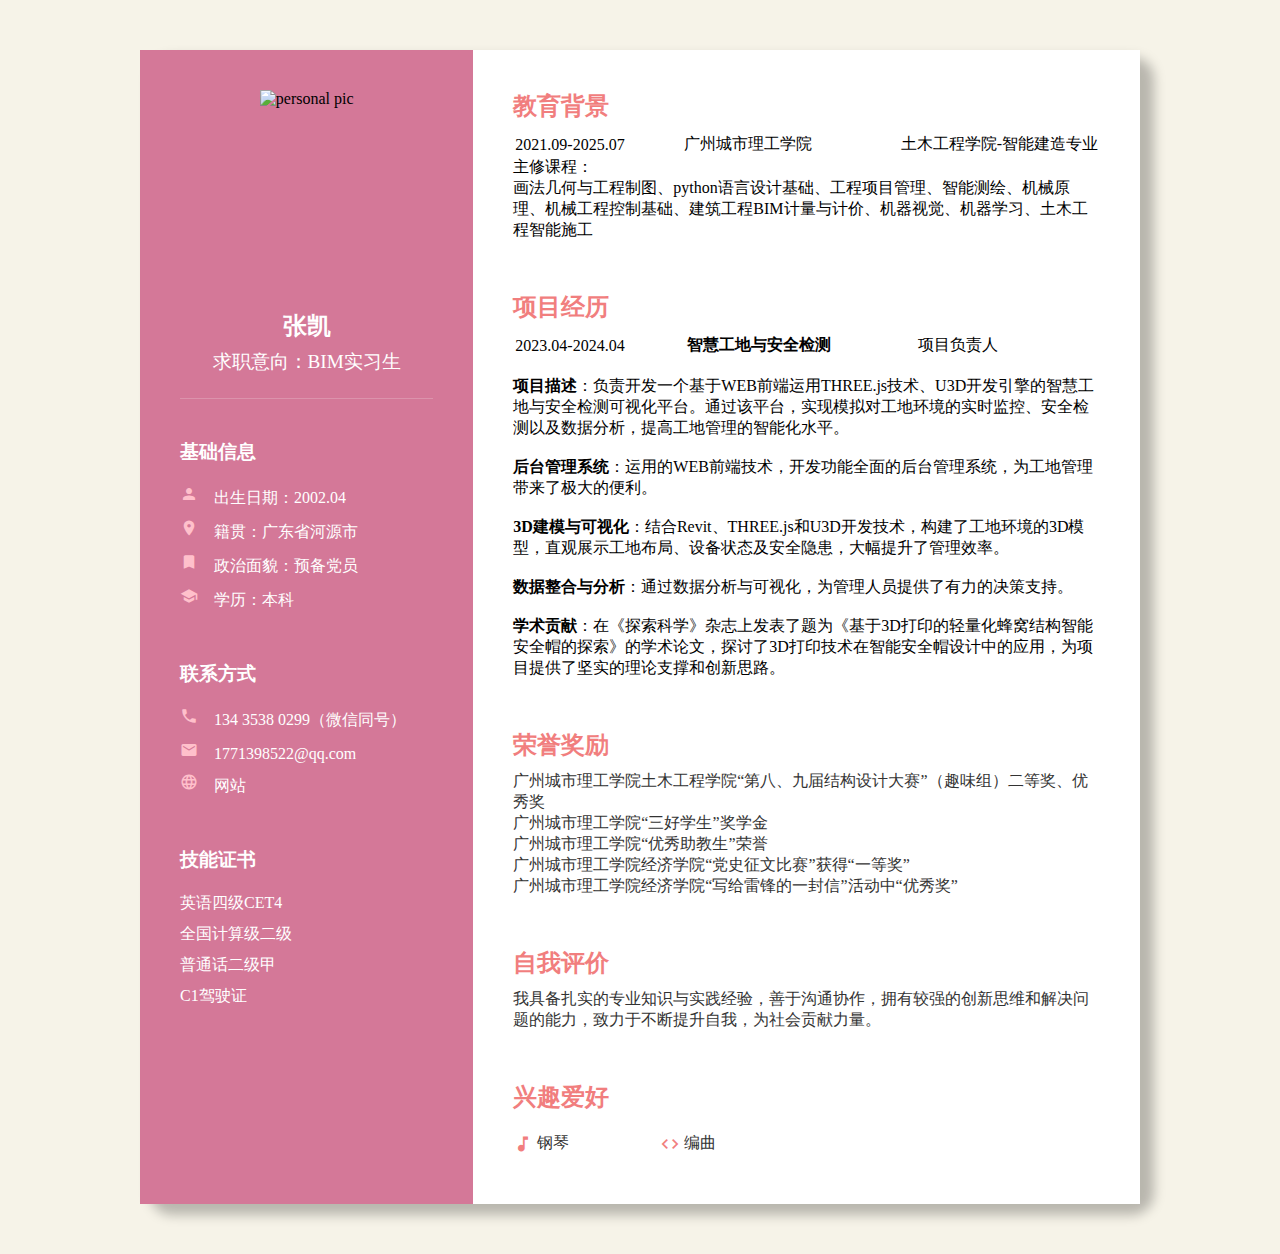
==== resume.html @ f60444f1 "Add files via upload" ====
<!DOCTYPE html>
<html lang="en">

<head>
    <meta charset="UTF-8">
    <meta http-equiv="X-UA-Compatible" content="IE=edge">
    <meta name="viewport" content="width=device-width, initial-scale=1.0">
    <link href="https://fonts.googleapis.com/icon?family=Material+Icons" rel="stylesheet">
    <link rel="stylesheet" href="style.css">
    <link rel="icon" href="aai.png" type="image/png" sizes="32x32">




    <title>张凯简历</title>
</head>


<body>
    <div class="container">
        <div class="leftSide">
            <div class="profile">
                <img src="zhaopian/zk.jpg" alt="personal pic">
                <h2>张凯<br><span>求职意向：BIM实习生</span></h2>
            </div>
            <div class="contactInfo">
                <h3 class="title">基础信息</h3>
                <ul>
                    <li>
                        <span class="material-icons">
                            person
                        </span>
                        <span class="text">出生日期：2002.04</span>
                    </li>


                    <li>
                        <span class="material-icons">
                            location_on
                        </span>
                        <span class="text">籍贯：广东省河源市</span>
                    </li>
                    <li>
                        <span class="material-icons">
                            bookmark
                        </span>
                        <span class="text">政治面貌：预备党员</span>
                    </li>
                    <li>
                        <span class="material-icons">
                            school
                        </span>
                        <span class="text">学历：本科</span>
                    </li>

                </ul>
            </div>
            <div class="contactInfo">
                <h3 class="title">联系方式</h3>
                <ul>
                    <li>
                        <span class="material-icons">
                            call
                        </span>
                        <span class="text">134 3538 0299（微信同号）</span>
                    </li>
                    <li>
                        <span class="material-icons">
                            email
                        </span>
                        <span class="text">1771398522@qq.com</span>
                    </li>
                    <li>
                        <span class="material-icons">
                            language
                        </span>
                        <a href="https://hetnb.github.io/" target="_blank"><span class="text">网站</span></a>
                    </li>

                </ul>
            </div>


            <div class="contactInfo language">
                <h3 class="title">技能证书</h3>
                <ul>
                    <li> <span class="text">英语四级CET4</span> </li>
                    <li> <span class="text">全国计算级二级</span> </li>
                    <li> <span class="text">普通话二级甲</span> </li>
                    <li> <span class="text">C1驾驶证</span> </li>
                </ul>

            </div>

        </div>

        <div class="rightSide">
            <div class="about">
                <h2 class="title2">教育背景</h2>
                <p>
                <table width="100%">
                    <tr>
                        <td align="left">2021.09-2025.07</td>
                        <td align="center">广州城市理工学院</td>
                        <td align="right">土木工程学院-智能建造专业</td>
                    </tr>
                </table>
                主修课程：<br>
                画法几何与工程制图、python语言设计基础、工程项目管理、智能测绘、机械原理、机械工程控制基础、建筑工程BIM计量与计价、机器视觉、机器学习、土木工程智能施工
                </p>
            </div>


            <div class="about">
                <h2 class="title2">项目经历</h2>
                <p>
                <table width="100%">
                    <tr>
                        <td align="left">2023.04-2024.04 </td>
                        <td align="center"><b>智慧工地与安全检测 </b></td>
                        <td align="right" style="padding-right: 100px;">项目负责人</td>
                    </tr>
                </table><br>
                <b>项目描述</b>：负责开发一个基于WEB前端运用THREE.js技术、U3D开发引擎的智慧工地与安全检测可视化平台。通过该平台，实现模拟对工地环境的实时监控、安全检测以及数据分析，提高工地管理的智能化水平。<br><br>
                <b>后台管理系统</b>：运用的WEB前端技术，开发功能全面的后台管理系统，为工地管理带来了极大的便利。<br><br>
                <b>3D建模与可视化</b>：结合Revit、THREE.js和U3D开发技术，构建了工地环境的3D模型，直观展示工地布局、设备状态及安全隐患，大幅提升了管理效率。<br><br>
                <b>数据整合与分析</b>：通过数据分析与可视化，为管理人员提供了有力的决策支持。<br><br>
                <b>学术贡献</b>：在《探索科学》杂志上发表了题为《基于3D打印的轻量化蜂窝结构智能安全帽的探索》的学术论文，探讨了3D打印技术在智能安全帽设计中的应用，为项目提供了坚实的理论支撑和创新思路。</p>
            </div>

            <div class="about">
                <h2 class="title2">荣誉奖励</h2>
                <p>
                    广州城市理工学院土木工程学院“第八、九届结构设计大赛”（趣味组）二等奖、优秀奖<br>
                    广州城市理工学院“三好学生”奖学金<br>
                    广州城市理工学院“优秀助教生”荣誉<br>
                    广州城市理工学院经济学院“党史征文比赛”获得“一等奖”<br>
                    广州城市理工学院经济学院“写给雷锋的一封信”活动中“优秀奖”<br>
                </p>
            </div>
            <div class="about">
                <h2 class="title2">自我评价</h2>
                <p>
                    我具备扎实的专业知识与实践经验，善于沟通协作，拥有较强的创新思维和解决问题的能力，致力于不断提升自我，为社会贡献力量。
                </p>
            </div>
            <div class="about interest">
                <h2 class="title2">兴趣爱好</h2>
                <ul>
                    <li>
                        <span class="material-icons" style="vertical-align:-6px;">
                            music_note

                        </span>
                        钢琴
                    </li>
                    <li>
                        <span class="material-icons" style="vertical-align:-6px;">
                            code
                        </span>
                        编曲
                    </li>

                </ul>

            </div>





        </div>
    </div>
</body>

</html>
---- style.css ----
* {
    margin: 0;
    padding: 0;
    box-sizing: border-box;

}

body {
    background-color: rgb(246, 243, 232);
    display: flex;
    justify-content: center;
    align-items: center;
    min-height: 100vh;
    box-shadow: 0 35px 55px rgba(0, 0, 0, 0.1);
}

.container {
    position: relative;
    width: 100%;
    max-width: 1000px;
    min-height: 1000px;
    background-color: #fff;
    margin: 50px;
    display: grid;
    grid-template-columns: 1fr 2fr;
    border-radius: 20px;
    box-shadow: 12px 9px 12.1px 2px rgb(0 0 0 / 25%);

}

.container .leftSide {
    position: relative;
    background-color: rgb(212, 120, 152);
    padding: 40px;
}

.profile {
    position: relative;
    display: flex;
    flex-direction: column;
    align-items: center;
    padding-bottom: 20px;
    border-bottom: 1px solid rgba(255, 255, 255, 0.2);
}

.profile img {
    height: 200px;
}

.profile h2 {
    color: #fff;
    font-size: 1.5em;
    margin-top: 20px;
    text-transform: uppercase;
    text-align: center;
    font-weight: 600;
    line-height: 1.4em;
}

.profile h2 span {
    font-size: 0.8em;
    font-weight: 300;
}

.contactInfo {
    padding-top: 40px;
}

.contactInfo .title {
    color: #fff;
    margin-bottom: 20px;
}

.contactInfo ul {
    position: relative;
}

.contactInfo ul li {
    position: relative;
    list-style: none;
    margin: 10px 0;

}

.contactInfo ul li .material-icons {
    display: inline-block;
    width: 30px;
    font-size: 18px;
    color: pink;
}

.contactInfo ul li .text {
    color: #fff;
}

.contactInfo ul li a {
    text-decoration: none;
    cursor: pointer;
}

.contactInfo.education li {
    margin-bottom: 15px;
}

.contactInfo.education h5 {
    color: pink;
}

.contactInfo.education h4 {
    color: white;
}

.contactInfo.language .percent {
    position: relative;
    width: 100%;
    height: 6px;
    background-color: pink;
    display: block;
    margin-top: 5px;
}

.contactInfo.language .percent div {
    position: absolute;
    top: 0;
    left: 0;
    height: 100%;
    background-color: coral;
}


.container .rightSide {
    position: relative;
    background-color: white;
    padding: 40px;
}

.about {
    margin-bottom: 50px;
}

.about:last-child {
    margin-bottom: 0;
}

.title2 {
    color: rgb(241, 126, 126);
    margin-bottom: 10px;
}

p {
    color: #333;
}

.about .box {
    display: flex;
    margin: 20px 0;
}

.about .box .year-company {
    min-width: 150px;
}

.about .box .year-company h5 {
    color: darkgray;
}

.about .box .text h4 {
    color: rgb(241, 126, 126);
    font-size: 16px;
}

.skills .box {
    position: relative;
    width: 100%;
    display: grid;
    grid-template-columns: 150px 1fr;
    justify-content: center;
    align-items: center;
}

.skills .box h4 {
    color: darkgrey;
}

.skills .box .percent {
    position: relative;
    width: 100%;
    height: 10px;
    background-color: pink;
}

.skills .box .percent div {
    position: absolute;
    top: 0;
    left: 0;
    height: 100%;
    background-color: coral;
}

.interest ul {
    display: grid;
    grid-template-columns: repeat(4, 1fr);
}

.interest ul li {
    list-style: none;
    color: #333;
    margin: 10px 0;

}

.interest ul li .material-icons {
    color: rgb(241, 126, 126);
    font-size: 20px;
}


@media (max-width:1000px) {
    .container {
        margin: 10px;
        grid-template-columns: repeat(1, 1fr);
    }

    .interest ul {
        grid-template-columns: repeat(2, 1fr);
    }

}

@media (max-width:600px) {
    .about .box {
        flex-direction: column;

    }

    .about .box .year-company {
        margin-bottom: 5px;
    }

    .skills .box {
        grid-template-columns: repeat(1, 1fr);
    }

    .interest ul {
        grid-template-columns: repeat(1, 1fr);
    }
}
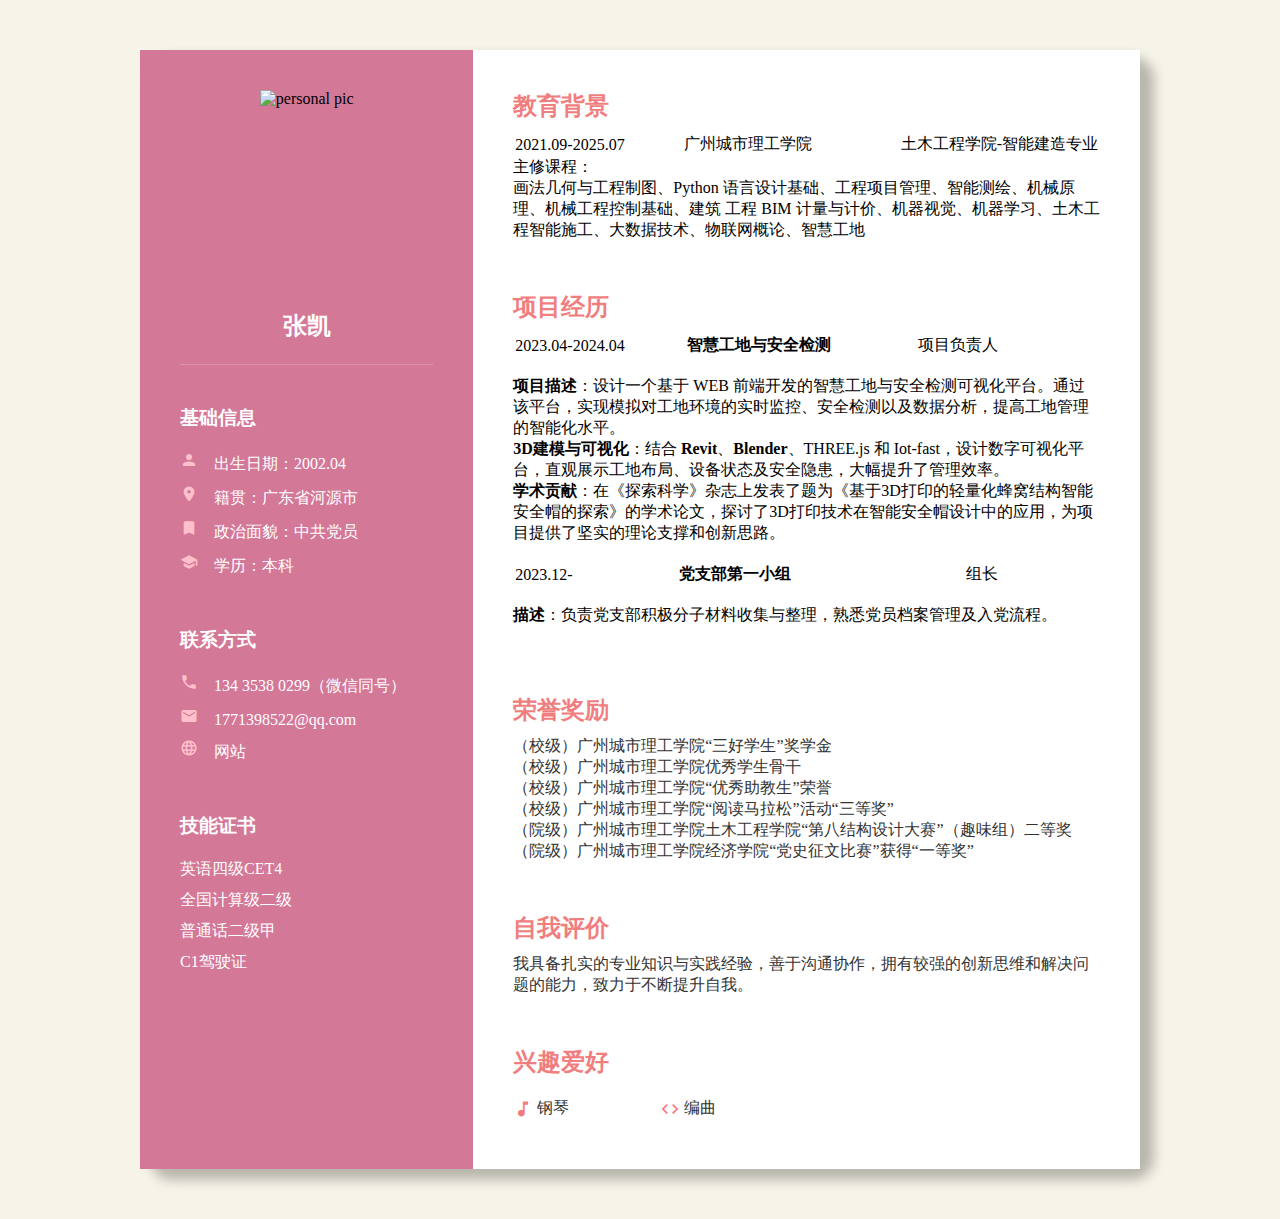
==== commit fc733707: "Update resume.html" ====
--- a/resume.html
+++ b/resume.html
@@ -20,8 +20,9 @@
     <div class="container">
         <div class="leftSide">
             <div class="profile">
-                <img src="zhaopian/zk.jpg" alt="personal pic">
-                <h2>张凯<br><span>求职意向：BIM实习生</span></h2>
+                <img src="https://p.ananas.chaoxing.com/star3/origin/3881e3e6a4a13a5f715dbfbb0f7f6e1b.jpg?rw=780&rh=1134&_fileSize=206555&_orientation=1"
+                    alt="personal pic">
+                <h2>张凯<br></h2>
             </div>
             <div class="contactInfo">
                 <h3 class="title">基础信息</h3>
@@ -44,7 +45,7 @@
                         <span class="material-icons">
                             bookmark
                         </span>
-                        <span class="text">政治面貌：预备党员</span>
+                        <span class="text">政治面貌：中共党员</span>
                     </li>
                     <li>
                         <span class="material-icons">
@@ -106,7 +107,8 @@
                     </tr>
                 </table>
                 主修课程：<br>
-                画法几何与工程制图、python语言设计基础、工程项目管理、智能测绘、机械原理、机械工程控制基础、建筑工程BIM计量与计价、机器视觉、机器学习、土木工程智能施工
+                画法几何与工程制图、Python 语言设计基础、工程项目管理、智能测绘、机械原理、机械工程控制基础、建筑
+                工程 BIM 计量与计价、机器视觉、机器学习、土木工程智能施工、大数据技术、物联网概论、智慧工地
                 </p>
             </div>
 
@@ -120,28 +122,42 @@
                         <td align="center"><b>智慧工地与安全检测 </b></td>
                         <td align="right" style="padding-right: 100px;">项目负责人</td>
                     </tr>
-                </table><br>
-                <b>项目描述</b>：负责开发一个基于WEB前端运用THREE.js技术、U3D开发引擎的智慧工地与安全检测可视化平台。通过该平台，实现模拟对工地环境的实时监控、安全检测以及数据分析，提高工地管理的智能化水平。<br><br>
-                <b>后台管理系统</b>：运用的WEB前端技术，开发功能全面的后台管理系统，为工地管理带来了极大的便利。<br><br>
-                <b>3D建模与可视化</b>：结合Revit、THREE.js和U3D开发技术，构建了工地环境的3D模型，直观展示工地布局、设备状态及安全隐患，大幅提升了管理效率。<br><br>
-                <b>数据整合与分析</b>：通过数据分析与可视化，为管理人员提供了有力的决策支持。<br><br>
-                <b>学术贡献</b>：在《探索科学》杂志上发表了题为《基于3D打印的轻量化蜂窝结构智能安全帽的探索》的学术论文，探讨了3D打印技术在智能安全帽设计中的应用，为项目提供了坚实的理论支撑和创新思路。</p>
+                </table>
+                <br>
+                <b>项目描述</b>：设计一个基于 WEB 前端开发的智慧工地与安全检测可视化平台。通过该平台，实现模拟对工地环境的实时监控、安全检测以及数据分析，提高工地管理的智能化水平。<br>
+                <b>3D建模与可视化</b>：结合 <b>Revit</b>、<b>Blender</b>、THREE.js 和
+                Iot-fast，设计数字可视化平台，直观展示工地布局、设备状态及安全隐患，大幅提升了管理效率。<br>
+                <b>学术贡献</b>：在《探索科学》杂志上发表了题为《基于3D打印的轻量化蜂窝结构智能安全帽的探索》的学术论文，探讨了3D打印技术在智能安全帽设计中的应用，为项目提供了坚实的理论支撑和创新思路。
+                </p><br>
+                <p>
+                <table width="100%">
+                    <tr>
+                        <td align="left">2023.12- </td>
+                        <td align="center"><b>党支部第一小组 </b></td>
+                        <td align="right" style="padding-right: 100px;">组长</td>
+                    </tr>
+                </table>
+
+                <br>
+                <b>描述</b>：负责党支部积极分子材料收集与整理，熟悉党员档案管理及入党流程。<br><br>
+                </p>
             </div>
 
             <div class="about">
                 <h2 class="title2">荣誉奖励</h2>
                 <p>
-                    广州城市理工学院土木工程学院“第八、九届结构设计大赛”（趣味组）二等奖、优秀奖<br>
-                    广州城市理工学院“三好学生”奖学金<br>
-                    广州城市理工学院“优秀助教生”荣誉<br>
-                    广州城市理工学院经济学院“党史征文比赛”获得“一等奖”<br>
-                    广州城市理工学院经济学院“写给雷锋的一封信”活动中“优秀奖”<br>
+                    （校级）广州城市理工学院“三好学生”奖学金<br>
+                    （校级）广州城市理工学院优秀学生骨干<br>
+                    （校级）广州城市理工学院“优秀助教生”荣誉<br>
+                    （校级）广州城市理工学院“阅读马拉松”活动“三等奖”<br>
+                    （院级）广州城市理工学院土木工程学院“第八结构设计大赛”（趣味组）二等奖<br>
+                    （院级）广州城市理工学院经济学院“党史征文比赛”获得“一等奖”<br>
                 </p>
             </div>
             <div class="about">
                 <h2 class="title2">自我评价</h2>
                 <p>
-                    我具备扎实的专业知识与实践经验，善于沟通协作，拥有较强的创新思维和解决问题的能力，致力于不断提升自我，为社会贡献力量。
+                    我具备扎实的专业知识与实践经验，善于沟通协作，拥有较强的创新思维和解决问题的能力，致力于不断提升自我。
                 </p>
             </div>
             <div class="about interest">
@@ -158,7 +174,9 @@
                         <span class="material-icons" style="vertical-align:-6px;">
                             code
                         </span>
-                        编曲
+                        <a href="https://music.163.com/#/artist?id=51156810" target="_blank"
+                            style="text-decoration: none; color: inherit;">编曲</a>
+
                     </li>
 
                 </ul>
@@ -173,4 +191,4 @@
     </div>
 </body>
 
-</html>+</html>
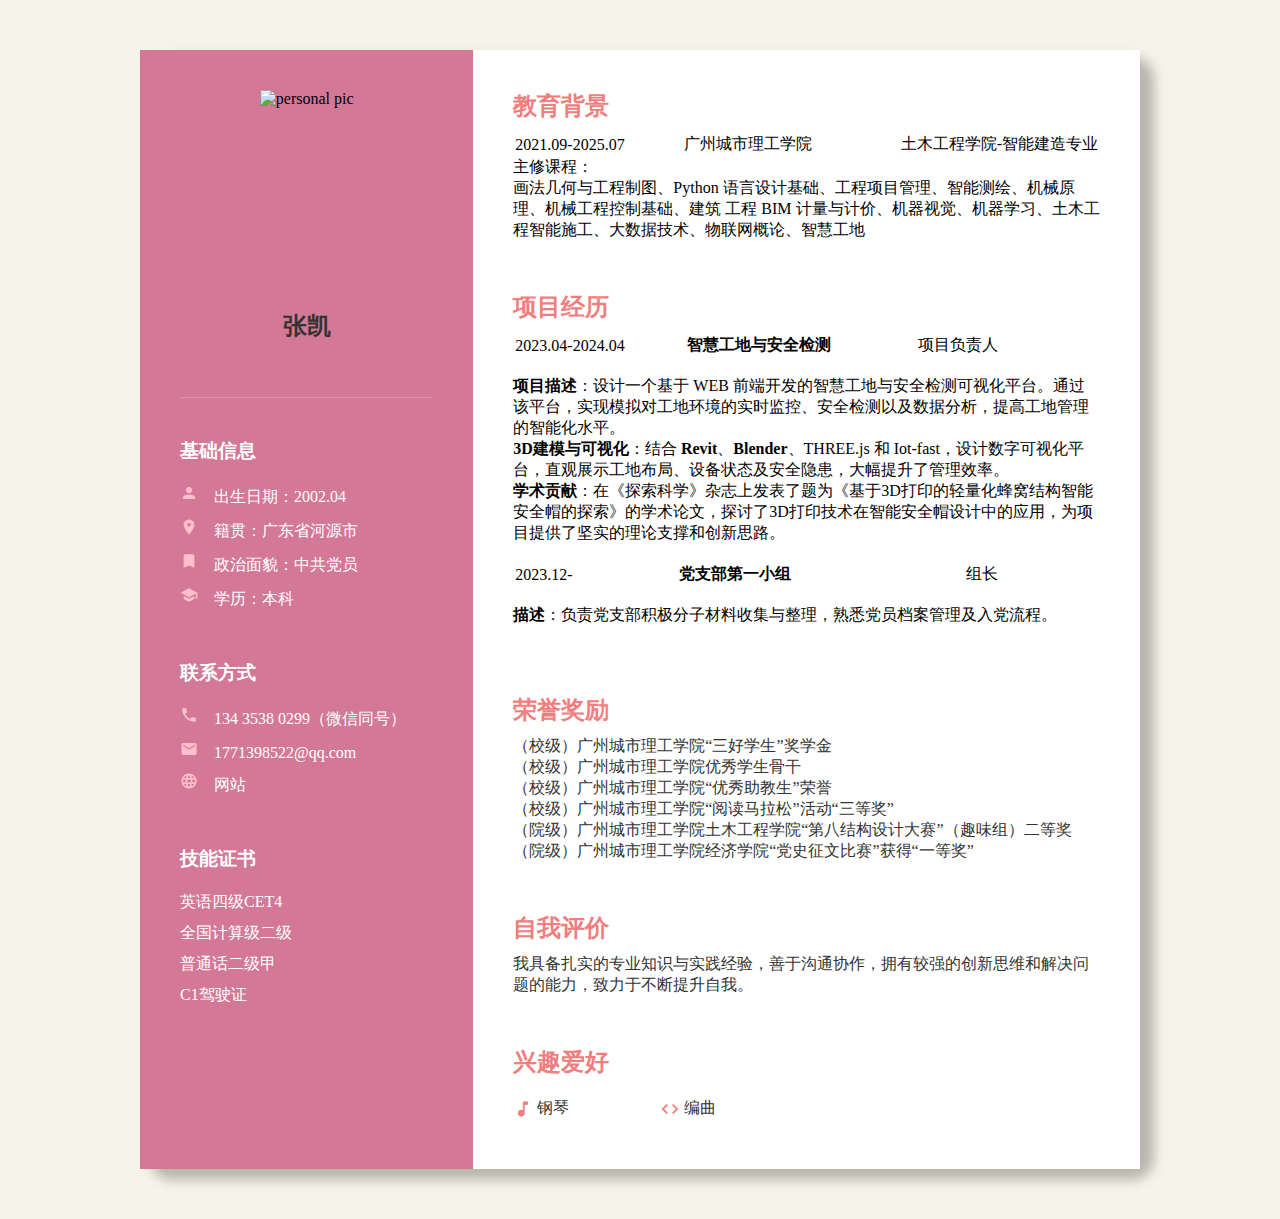
==== commit 25c975d1: "Update resume.html" ====
--- a/resume.html
+++ b/resume.html
@@ -22,7 +22,9 @@
             <div class="profile">
                 <img src="https://p.ananas.chaoxing.com/star3/origin/3881e3e6a4a13a5f715dbfbb0f7f6e1b.jpg?rw=780&rh=1134&_fileSize=206555&_orientation=1"
                     alt="personal pic">
-                <h2>张凯<br></h2>
+                <h2><object data="path/to/your/document.pdf" type="application/pdf" width="100%" height="100%">
+                        <p><a href="zk.pdf" target="_blank" style="text-decoration: none; color: inherit;">张凯</a></p>
+                    </object><br></h2>
             </div>
             <div class="contactInfo">
                 <h3 class="title">基础信息</h3>
@@ -177,6 +179,7 @@
                         <a href="https://music.163.com/#/artist?id=51156810" target="_blank"
                             style="text-decoration: none; color: inherit;">编曲</a>
 
+
                     </li>
 
                 </ul>
